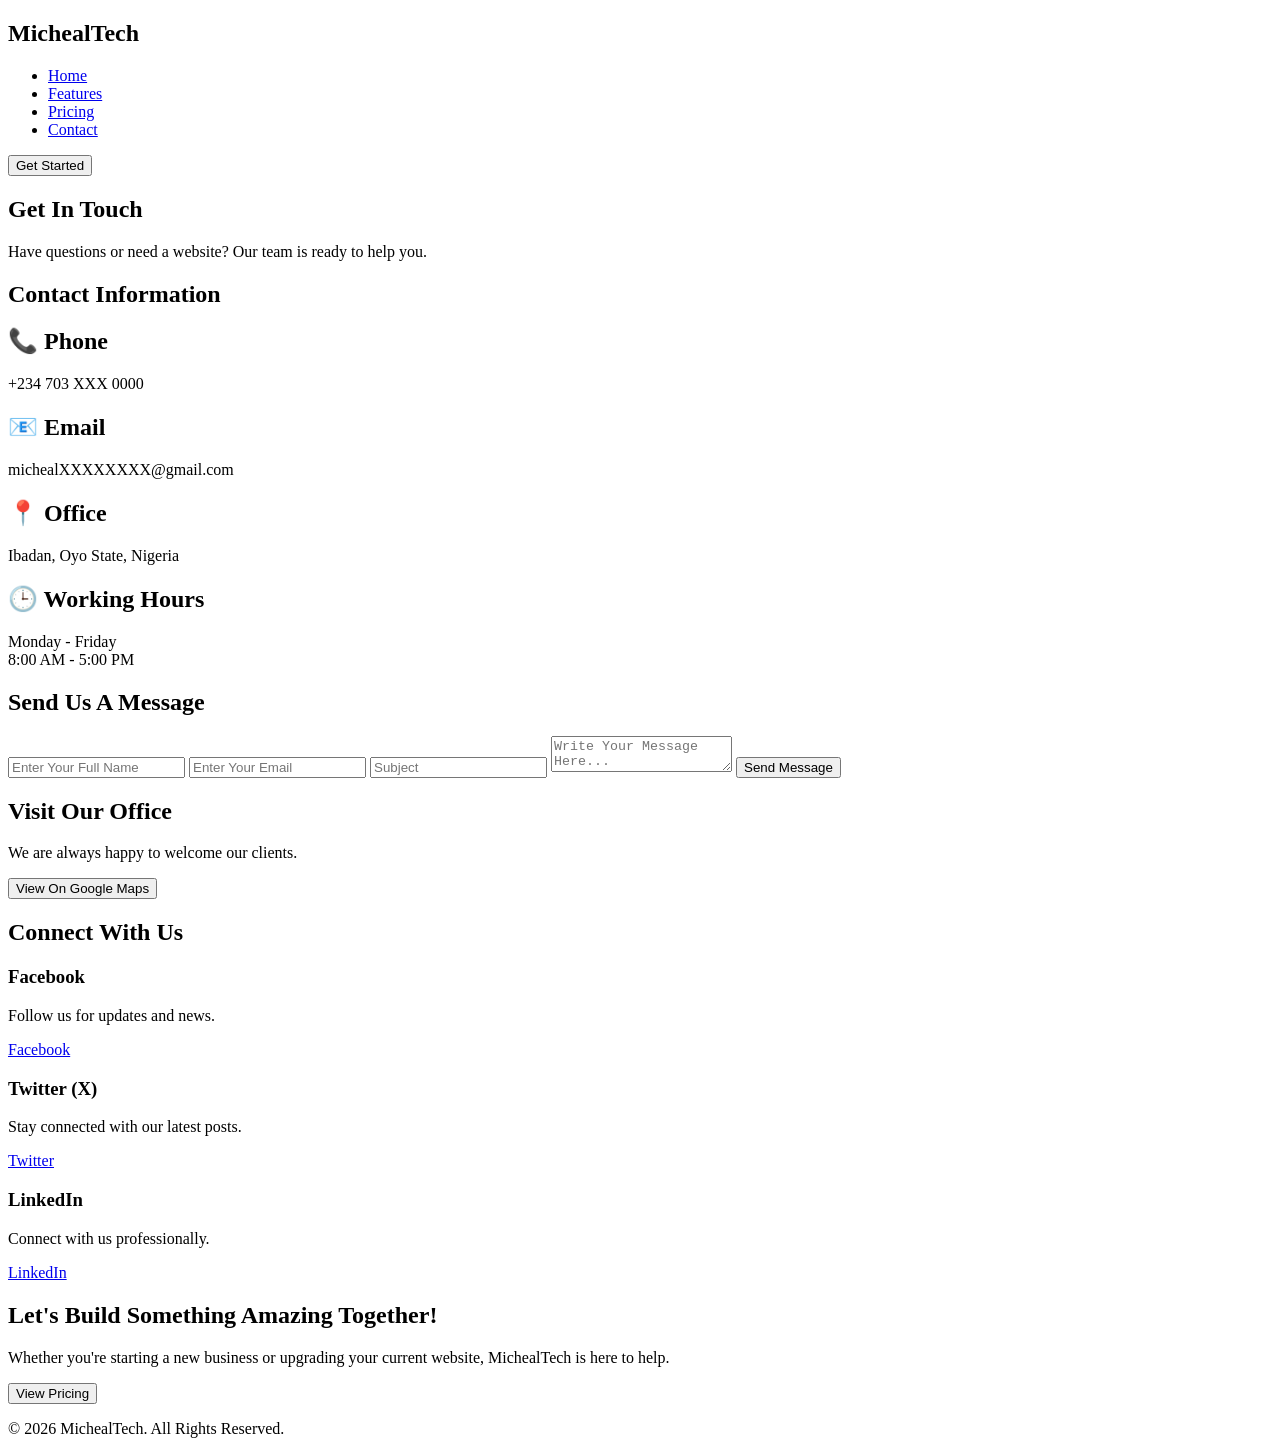
==== contact.html @ 86c39359 "Add contact.html with full page structure This file contains the complete HTML structure for the con" ====
<!DOCTYPE html>
<html lang="en">

<head>
    <meta charset="UTF-8">
    <meta name="viewport" content="width=device-width, initial-scale=1.0">
    <title>Contact Us | MichealTech</title>

    <link rel="stylesheet" href="style.css">
    <link rel="icon" href="./image/micheal0404.jpeg">
</head>

<body>

<!-- ================= NAVBAR ================= -->

<nav class="navbar">

    <h2 class="logo">MichealTech</h2>

    <ul class="nav-links">
        <li><a href="home.html">Home</a></li>
        <li><a href="ourfeatures.html">Features</a></li>
        <li><a href="price.html">Pricing</a></li>
        <li><a href="contact.html" class="active">Contact</a></li>
    </ul>

    <a href="contact.html">
        <button class="nav-btn">Get Started</button>
    </a>

</nav>



<!-- ================= CONTACT HEADER ================= -->

<section class="contact">

<h1>Get In Touch</h1>

<p>

Have questions or need a website?
Our team is ready to help you.

</p>

</section>



<!-- ================= CONTACT INFORMATION ================= -->

<section class="features">

<h2>Contact Information</h2>

<div class="feature-grid">

<div class="feature-card">

<h2>📞 Phone</h2>

<p>

+234 703 XXX 0000

</p>

</div>

<div class="feature-card">

<h2>📧 Email</h2>

<p>

michealXXXXXXXX@gmail.com

</p>

</div>

<div class="feature-card">

<h2>📍 Office</h2>

<p>

Ibadan, Oyo State,
Nigeria

</p>

</div>

<div class="feature-card">

<h2>🕒 Working Hours</h2>

<p>

Monday - Friday<br>

8:00 AM - 5:00 PM

</p>

</div>

</div>

</section>



<!-- ================= CONTACT FORM ================= -->

<section class="contact">

<h2>Send Us A Message</h2>

<form>

<input
type="text"
placeholder="Enter Your Full Name"
required>

<input
type="email"
placeholder="Enter Your Email"
required>

<input
type="text"
placeholder="Subject">

<textarea
placeholder="Write Your Message Here..."
required>
</textarea>

<button type="submit">

Send Message

</button>

</form>

</section>



<!-- ================= LOCATION ================= -->

<section class="why-us">

<h2>Visit Our Office</h2>

<p>

We are always happy to welcome our clients.

</p>

<a href="https://maps.google.com" target="_blank">

<button class="nav-btn">

View On Google Maps

</button>

</a>

</section>



<!-- ================= SOCIAL MEDIA ================= -->

<section class="testimonials">

<h2>Connect With Us</h2>

<div class="testimonial-grid">

<div class="testimonial-card">

<h3>Facebook</h3>

<p>

Follow us for updates and news.

</p>

<a href="https://m.facebook.com/king.mike.33865/ "
target="_blank">

Facebook

</a>

</div>

<div class="testimonial-card">

<h3>Twitter (X)</h3>

<p>

Stay connected with our latest posts.

</p>

<a href="https://x.com/micheal_0404"
target="_blank">

Twitter

</a>

</div>

<div class="testimonial-card">

<h3>LinkedIn</h3>

<p>

Connect with us professionally.

</p>

<a href="https://www.linkedin.com/in/olaniregun-micheal-624637349"
target="_blank">

LinkedIn

</a>

</div>

</div>

</section>



<!-- ================= CALL TO ACTION ================= -->

<section class="why-us">

<h2>Let's Build Something Amazing Together!</h2>

<p>

Whether you're starting a new business
or upgrading your current website,
MichealTech is here to help.

</p>

<a href="price.html">

<button class="nav-btn">

View Pricing

</button>

</a>

</section>



<!-- ================= FOOTER ================= -->

<footer>

<p>

© 2026 MichealTech.
All Rights Reserved.

</p>



</footer>

</body>
</html>
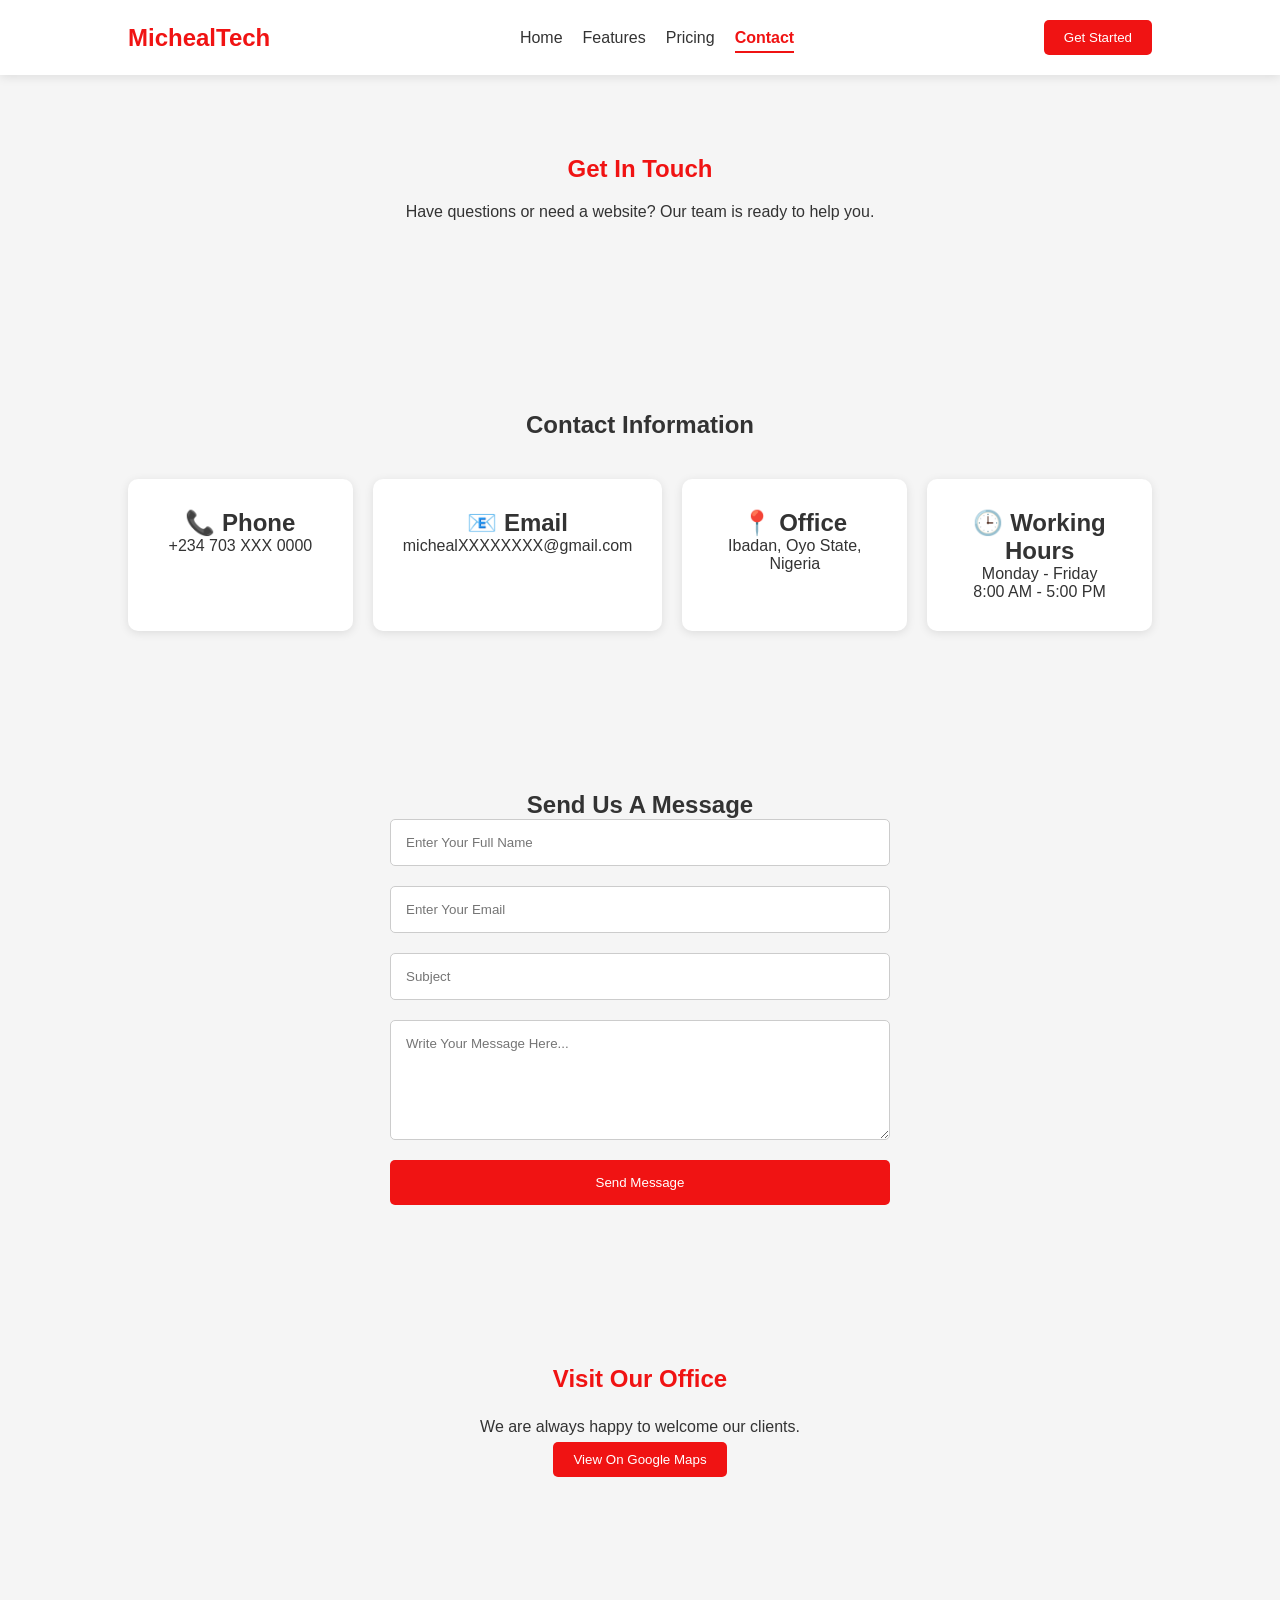
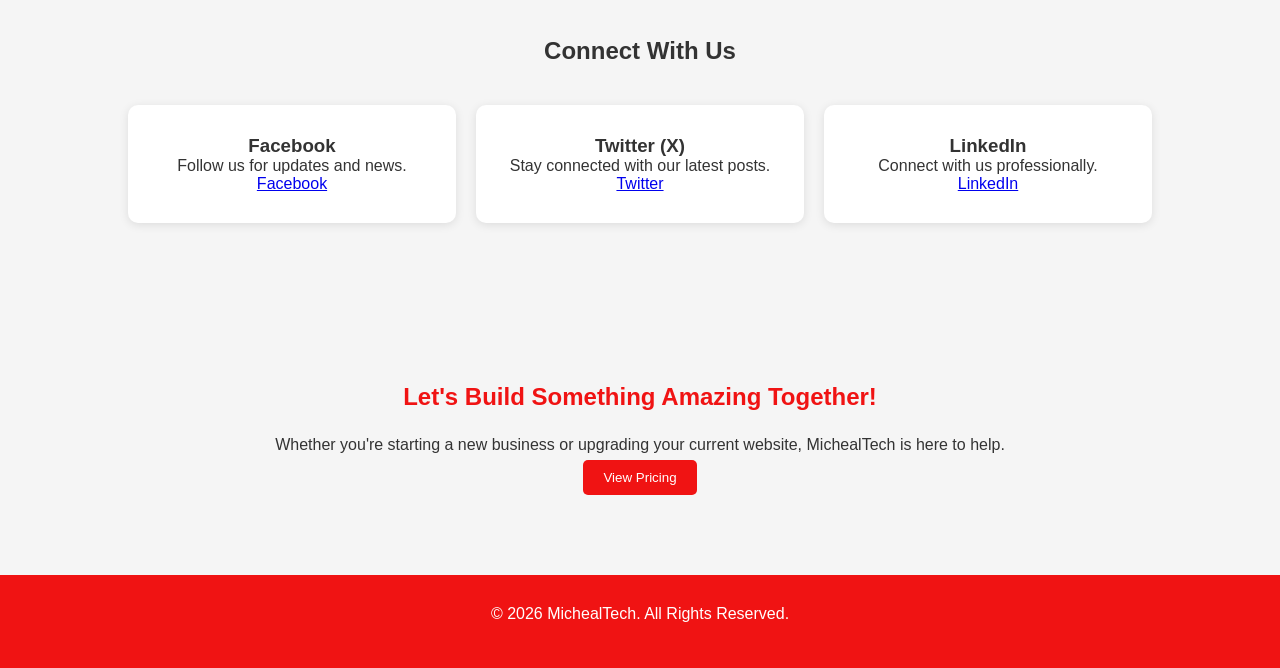
==== commit c301bf3f: "Update Home link to point to index.html" ====
--- a/contact.html
+++ b/contact.html
@@ -20,7 +20,7 @@
     <h2 class="logo">MichealTech</h2>
 
     <ul class="nav-links">
-        <li><a href="home.html">Home</a></li>
+        <li><a href="./index.html">Home</a></li>
         <li><a href="ourfeatures.html">Features</a></li>
         <li><a href="price.html">Pricing</a></li>
         <li><a href="contact.html" class="active">Contact</a></li>
--- a/style.css
+++ b/style.css
@@ -0,0 +1,450 @@
+* {
+  margin: 0;
+  padding: 0;
+  box-sizing: border-box;
+  font-family: Arial, sans-serif;
+}
+
+body {
+  background: #f5f5f5;
+  color: #333;
+}
+
+/* Navbar */
+.navbar {
+  display: flex;
+  justify-content: space-between;
+  align-items: center;
+  padding: 20px 10%;
+  background: white;
+  box-shadow: 0 2px 10px rgba(0,0,0,0.1);
+}
+
+.logo {
+  color: #f01313;
+}
+
+.nav-links {
+  display: flex;
+  list-style: none;
+  gap: 20px;
+}
+
+.nav-links a {
+  text-decoration: none;
+  color: #333;
+  transition: 0.3s;
+}
+
+.nav-links a:hover {
+  color: #f01313;
+}
+
+.nav-btn {
+  padding: 10px 20px;
+  border: none;
+  background: #f01313;
+  color: white;
+  border-radius: 5px;
+  cursor: pointer;
+  transition: 0.3s;
+}
+
+.nav-btn:hover {
+  background: #f01313;
+}
+
+/* Hero */
+.hero {
+  display: flex;
+  justify-content: space-between;
+  align-items: center;
+  padding: 80px 10%;
+  gap: 40px;
+}
+
+.hero-text {
+  flex: 1;
+}
+
+.hero-text h1 {
+  font-size: 50px;
+  margin-bottom: 20px;
+}
+
+.hero-text p {
+  margin-bottom: 20px;
+  line-height: 1.7;
+}
+
+.hero-buttons button {
+  padding: 12px 25px;
+  border: none;
+  border-radius: 5px;
+  margin-right: 10px;
+  cursor: pointer;
+  background: #f01313;
+  color: white;
+  transition: 0.3s;
+}
+
+.hero-buttons button:hover {
+  background: #f01313;
+}
+
+.learn-btn {
+  background: #333 !important;
+}
+
+.hero-image img {
+  width: 100%;
+  max-width: 500px;
+  border-radius: 10px;
+}
+
+/* Features */
+.features {
+  padding: 80px 10%;
+  text-align: center;
+}
+
+.feature-grid {
+  display: grid;
+  grid-template-columns: repeat(4, 1fr);
+  gap: 20px;
+  margin-top: 40px;
+}
+
+.feature-card {
+  background: white;
+  padding: 30px;
+  border-radius: 10px;
+  box-shadow: 0 2px 10px rgba(0,0,0,0.1);
+  transition: 0.3s;
+}
+
+.feature-card:hover {
+  transform: translateY(-5px);
+}
+
+/* About */
+.about {
+  display: flex;
+  align-items: center;
+  gap: 40px;
+  padding: 80px 10%;
+}
+
+.about-image img {
+  width: 100%;
+  max-width: 500px;
+  border-radius: 10px;
+ }
+
+.about-text p {
+  margin-top: 20px;
+  line-height: 1.7;
+}
+
+/* Pricing */
+.pricing {
+  padding: 80px 10%;
+  text-align: center;
+}
+
+.pricing-grid {
+  display: grid;
+  grid-template-columns: repeat(3, 1fr);
+  gap: 20px;
+  margin-top: 40px;
+}
+
+.price-card {
+  background: white;
+  padding: 40px;
+  border-radius: 10px;
+  box-shadow: 0 2px 10px rgba(0,0,0,0.1);
+}
+
+.price-card h1 {
+  margin: 20px 0;
+}
+
+.price-card p {
+  margin: 10px 0;
+}
+
+.price-card button {
+  margin-top: 20px;
+  padding: 10px 20px;
+  border: none;
+  background: #f01313;
+  color: white;
+  border-radius: 5px;
+  cursor: pointer;
+}
+
+.popular {
+  background: #f01313;
+  color: white;
+  transform: scale(1.05);
+}
+
+/* Testimonials */
+.testimonials {
+  padding: 80px 10%;
+  text-align: center;
+}
+
+.testimonial-grid {
+  display: grid;
+  grid-template-columns: repeat(3, 1fr);
+  gap: 20px;
+  margin-top: 40px;
+}
+
+.testimonial-card {
+  background: white;
+  padding: 30px;
+  border-radius: 10px;
+  box-shadow: 0 2px 10px rgba(0,0,0,0.1);
+}
+
+/* Contact */
+.contact {
+  padding: 80px 10%;
+  text-align: center;
+}
+
+form {
+  display: flex;
+  flex-direction: column;
+  gap: 20px;
+  max-width: 500px;
+  margin: auto;
+}
+
+input,
+textarea {
+  padding: 15px;
+  border: 1px solid #ccc;
+  border-radius: 5px;
+}
+
+textarea {
+  height: 120px;
+}
+
+form button {
+  padding: 15px;
+  border: none;
+  background: #f01313;
+  color: white;
+  border-radius: 5px;
+  cursor: pointer;
+}
+
+/* Footer */
+footer {
+  
+  color: #f01313;
+  text-align: center;
+  padding: 30px;
+}
+
+.social-links {
+  margin-top: 10px;
+}
+
+.social-links a {
+  text-decoration: none;
+  color: #f01313;
+  transition: 0.3s;
+  text-shadow: #f01313; 
+}
+
+
+
+/* Responsive Design */
+@media (max-width: 768px) {
+
+  .navbar {
+    flex-direction: column;
+    gap: 20px;
+  }
+
+  .hero {
+    flex-direction: column;
+    text-align: center;
+  }
+
+  .about {
+    flex-direction: column;
+    text-align: center;
+  }
+
+  .feature-grid,
+  .pricing-grid,
+  .testimonial-grid {
+    grid-template-columns: 1fr;
+  }
+
+  .hero-text h1 {
+    font-size: 35px;
+  }
+}
+
+/* ================= ACTIVE NAVIGATION ================= */
+
+.nav-links a.active {
+    color: #f01313;
+    font-weight: bold;
+    border-bottom: 2px solid #f01313;
+    padding-bottom: 5px;
+}
+
+/* ================= STATS SECTION ================= */
+
+.stats {
+    display: grid;
+    grid-template-columns: repeat(4,1fr);
+    gap: 20px;
+    padding: 60px 10%;
+    text-align: center;
+}
+
+.stat-box {
+    background: white;
+    padding: 30px;
+    border-radius: 10px;
+    box-shadow: 0 2px 10px rgba(0,0,0,.1);
+    transition: .3s;
+}
+
+.stat-box:hover {
+    transform: translateY(-8px);
+}
+
+.stat-box h2 {
+    color: #f01313;
+    font-size: 35px;
+}
+
+.stat-box p {
+    margin-top: 10px;
+}
+
+/* ================= WHY US SECTION ================= */
+
+.why-us {
+    padding: 80px 10%;
+    text-align: center;
+}
+
+.why-us h2 {
+    margin-bottom: 20px;
+    color: #f01313;
+}
+
+.why-us p {
+    max-width: 800px;
+    margin: auto;
+    line-height: 1.8;
+}
+
+/* ================= CONTACT PAGE ================= */
+
+.contact h1 {
+    margin-bottom: 20px;
+    color: #f01313;
+}
+
+.contact p {
+    margin-bottom: 30px;
+}
+
+.contact input,
+.contact textarea {
+    width: 100%;
+}
+
+.contact button:hover {
+    background: #b80f0f;
+}
+
+/* ================= CARD HOVER EFFECT ================= */
+
+.feature-card,
+.price-card,
+.testimonial-card {
+    transition: .4s;
+}
+
+.feature-card:hover,
+.price-card:hover,
+.testimonial-card:hover {
+    transform: translateY(-8px);
+    box-shadow: 0 10px 20px rgba(0,0,0,.2);
+}
+
+/* ================= BUTTON HOVER ================= */
+
+.hero-buttons button:hover,
+.nav-btn:hover,
+.price-card button:hover,
+form button:hover {
+    transform: scale(1.05);
+}
+
+/* ================= FOOTER ================= */
+
+footer {
+    background: #f01313;
+    color: white;
+    text-align: center;
+    padding: 30px;
+}
+
+footer p {
+    margin-bottom: 15px;
+}
+
+.social-links a {
+    color: white;
+    text-decoration: none;
+    margin: 0 10px;
+    transition: .3s;
+}
+
+.social-links a:hover {
+    color: #f01313;
+}
+
+/* ================= RESPONSIVE ================= */
+
+@media (max-width:768px){
+
+    .stats{
+        grid-template-columns:1fr;
+    }
+
+    .navbar{
+        flex-direction:column;
+    }
+
+    .hero{
+        flex-direction:column;
+        text-align:center;
+    }
+
+    .about{
+        flex-direction:column;
+        text-align:center;
+    }
+
+    .feature-grid,
+    .pricing-grid,
+    .testimonial-grid{
+        grid-template-columns:1fr;
+    }
+}
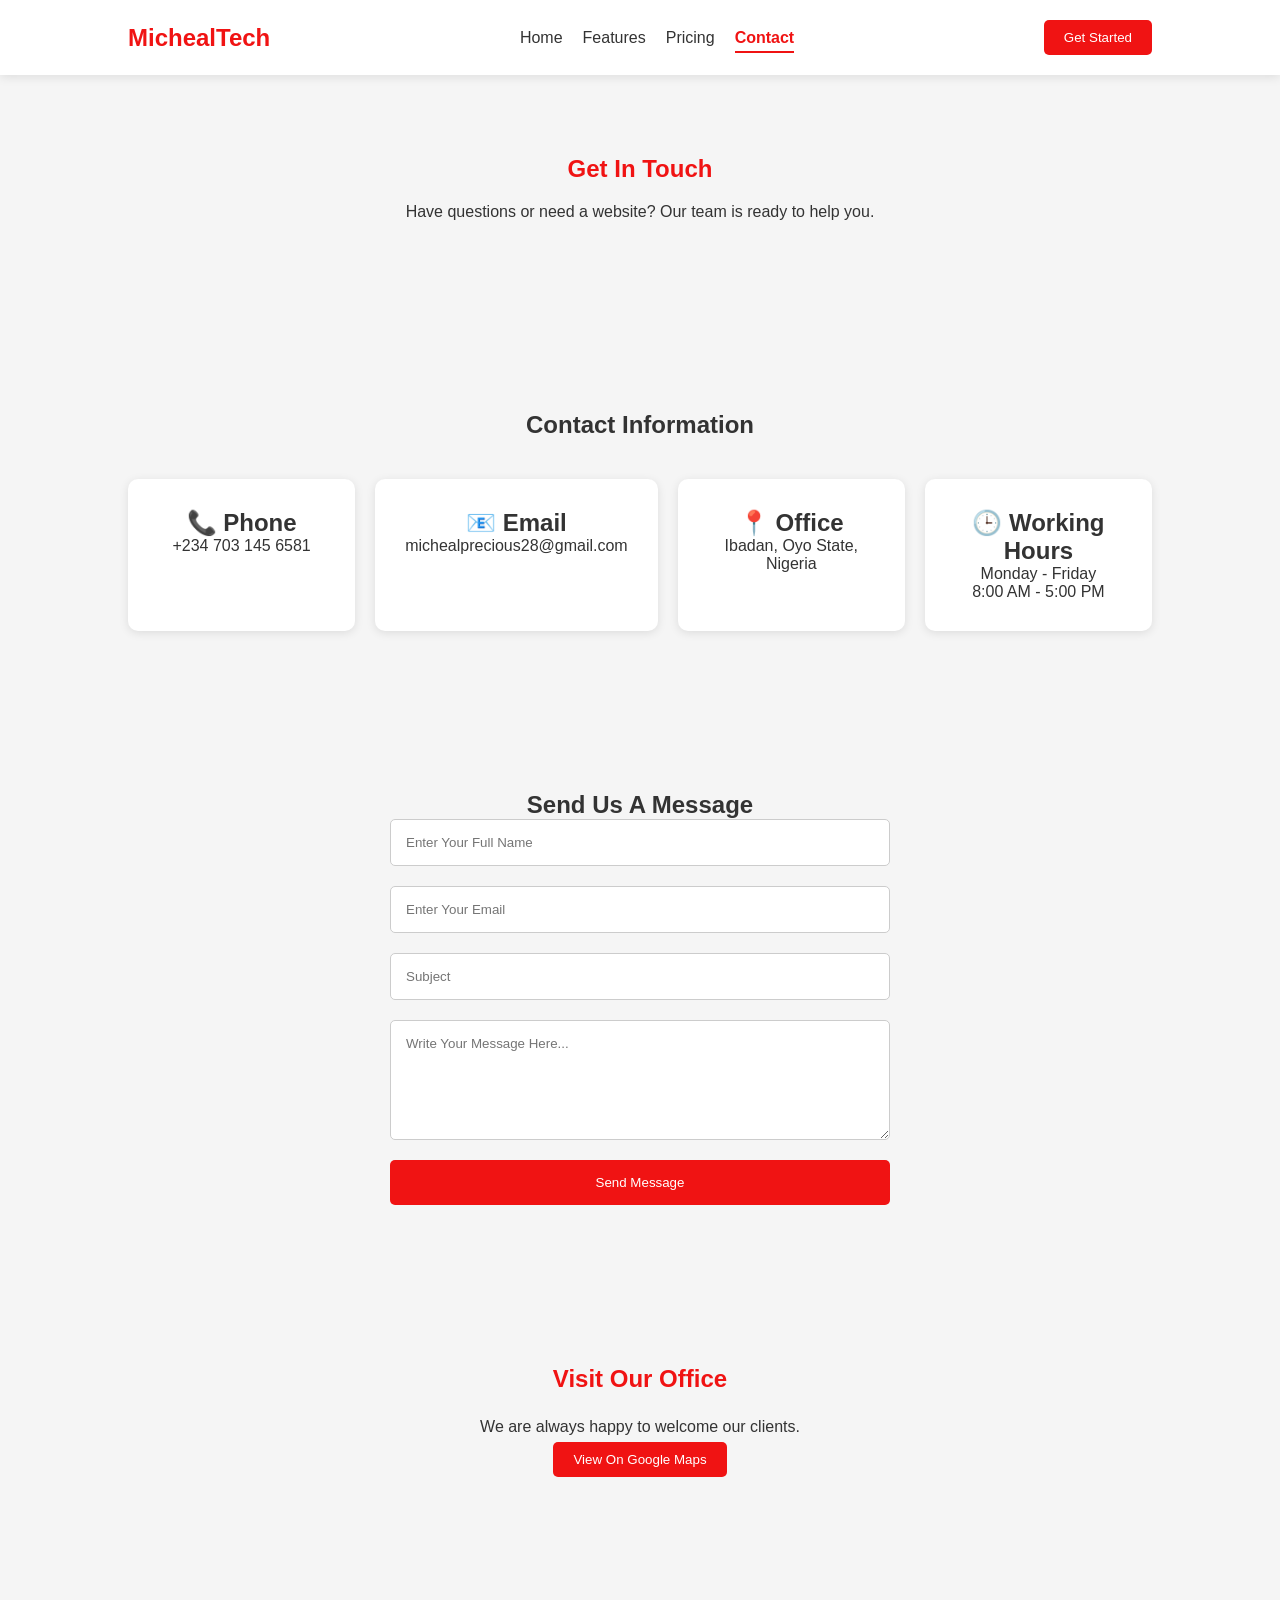
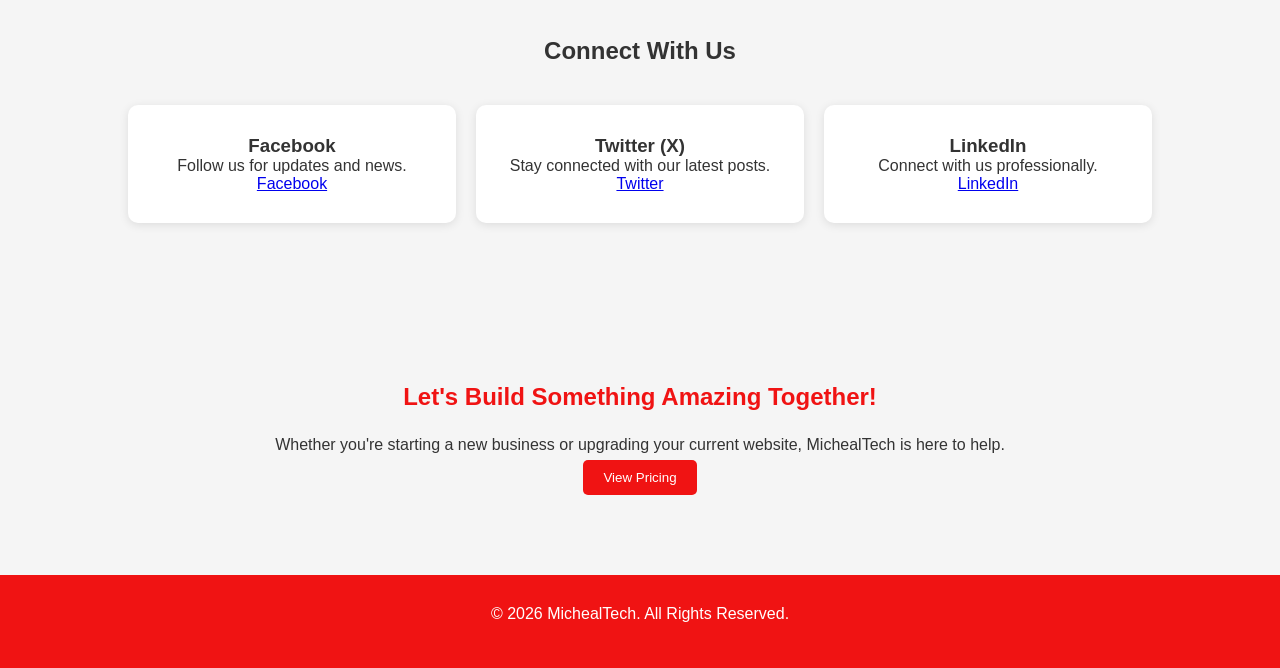
==== commit 4a99d674: "Update contact information in contact.html" ====
--- a/contact.html
+++ b/contact.html
@@ -65,7 +65,7 @@
 
 <p>
 
-+234 703 XXX 0000
++234 703 145 6581
 
 </p>
 
@@ -77,7 +77,7 @@
 
 <p>
 
-michealXXXXXXXX@gmail.com
+michealprecious28@gmail.com
 
 </p>
 
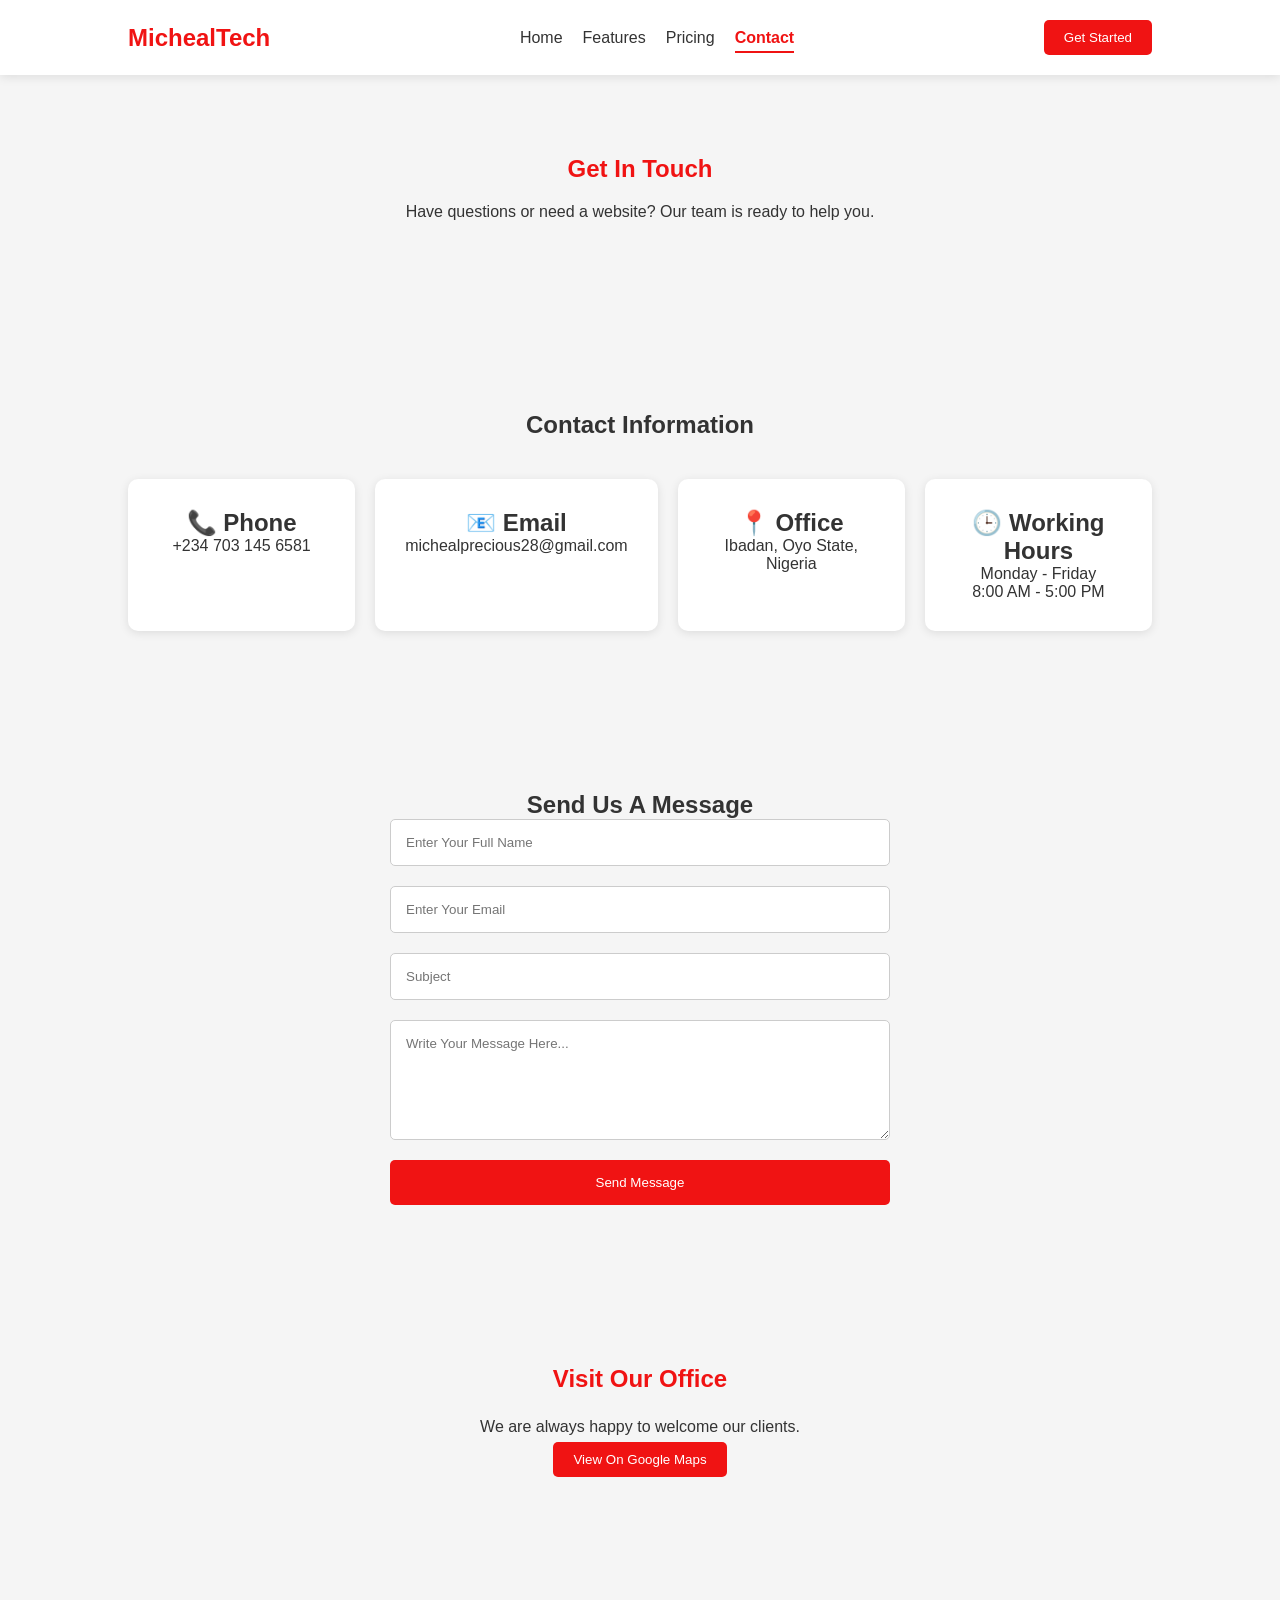
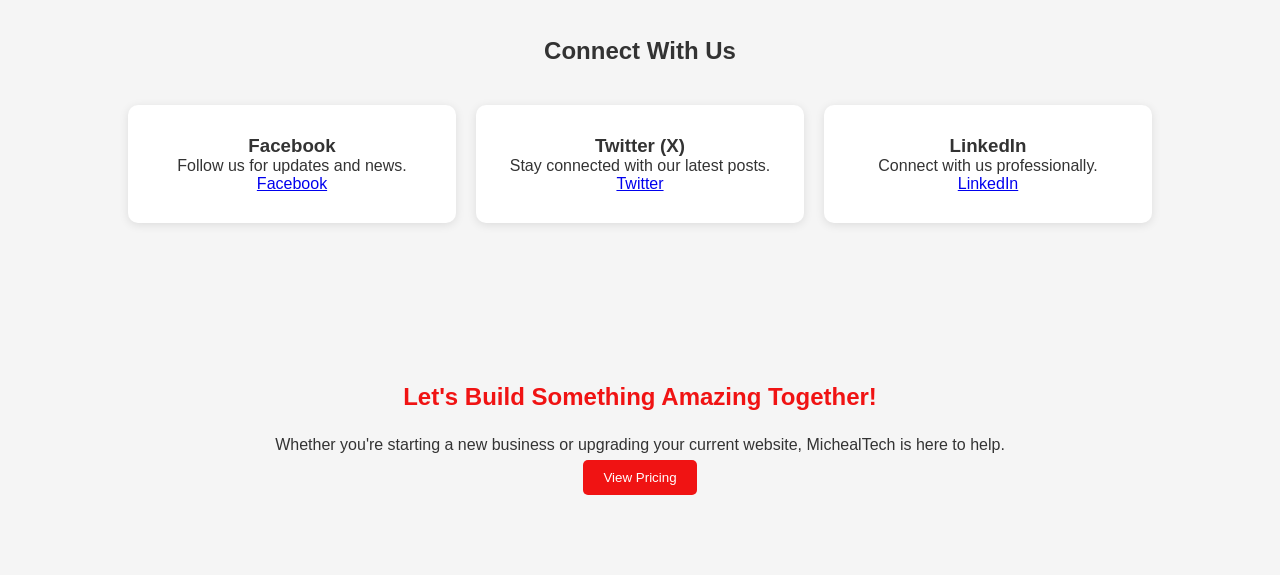
==== commit c515b2d5: "Update contact.html" ====
--- a/contact.html
+++ b/contact.html
@@ -280,20 +280,7 @@
 
 
 
-<!-- ================= FOOTER ================= -->
-
-<footer>
-
-<p>
-
-© 2026 MichealTech.
-All Rights Reserved.
-
-</p>
-
-
-
-</footer>
+
 
 </body>
 </html>
